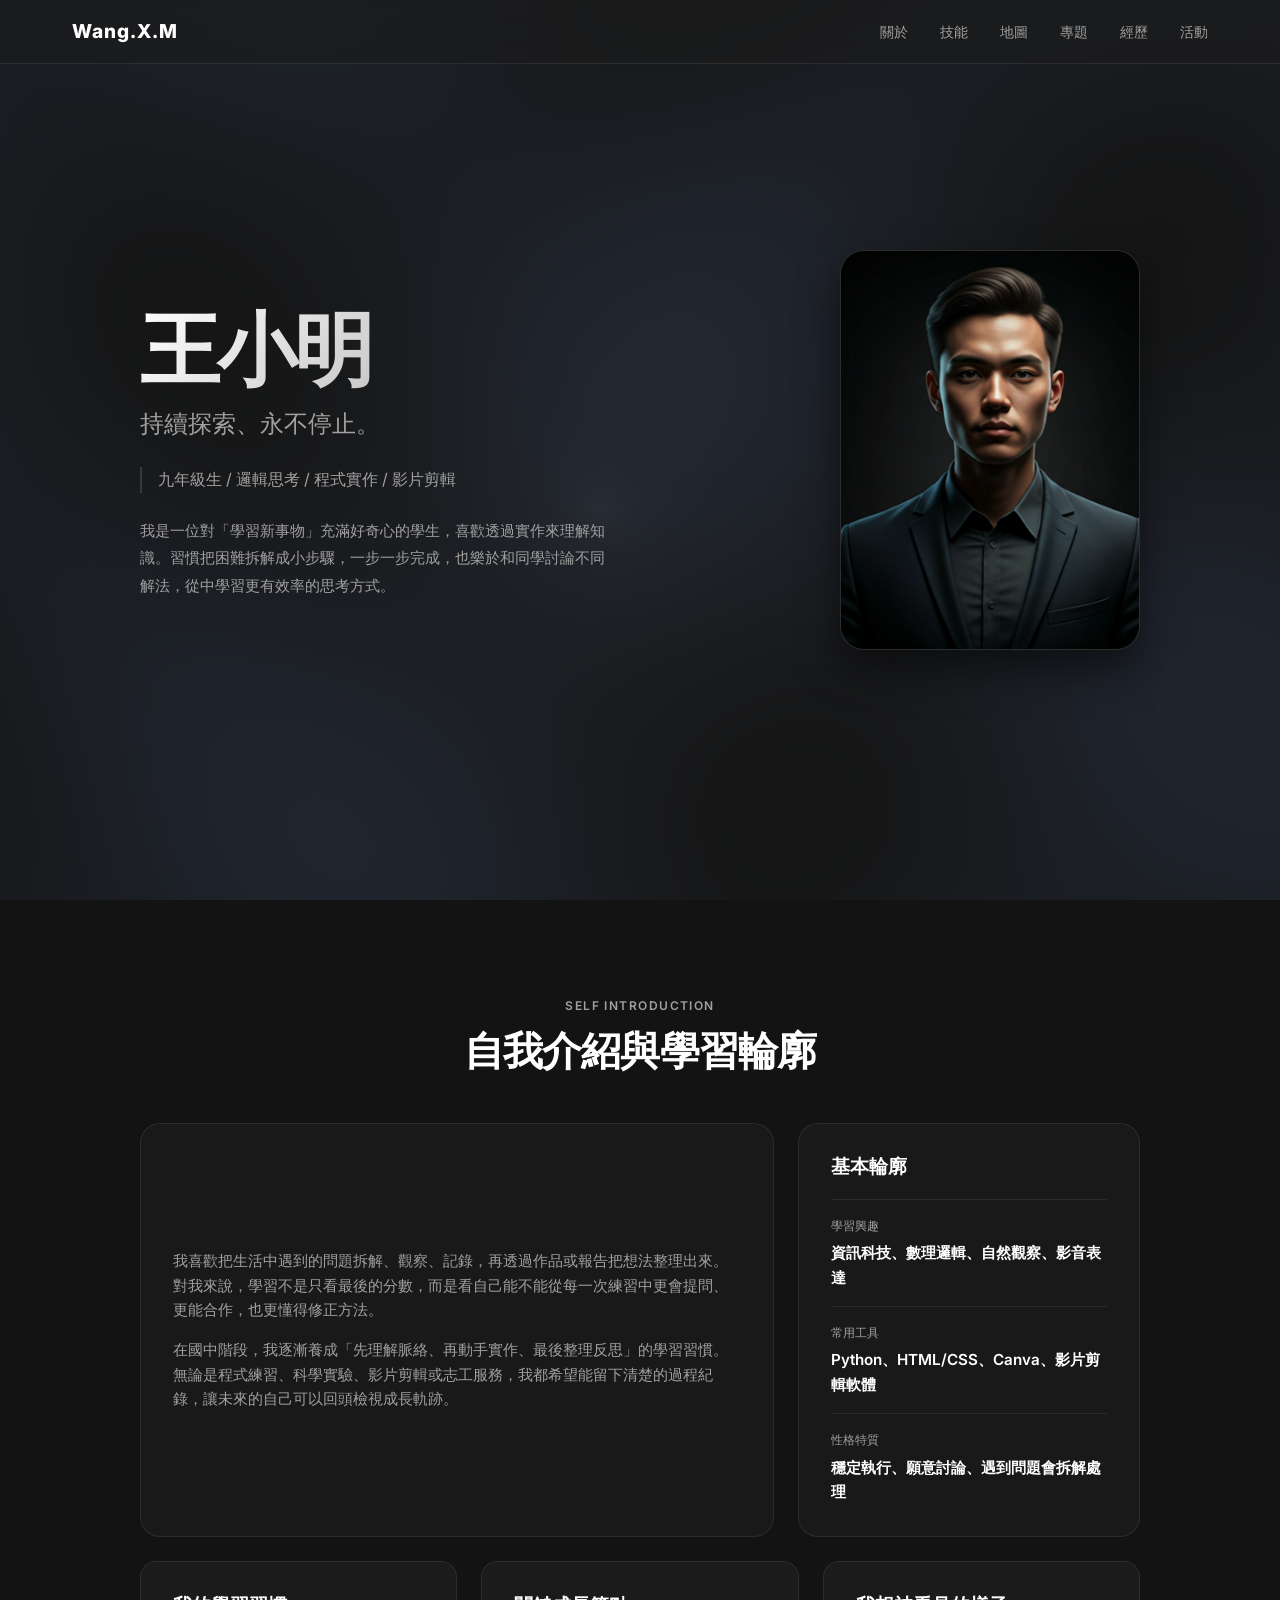
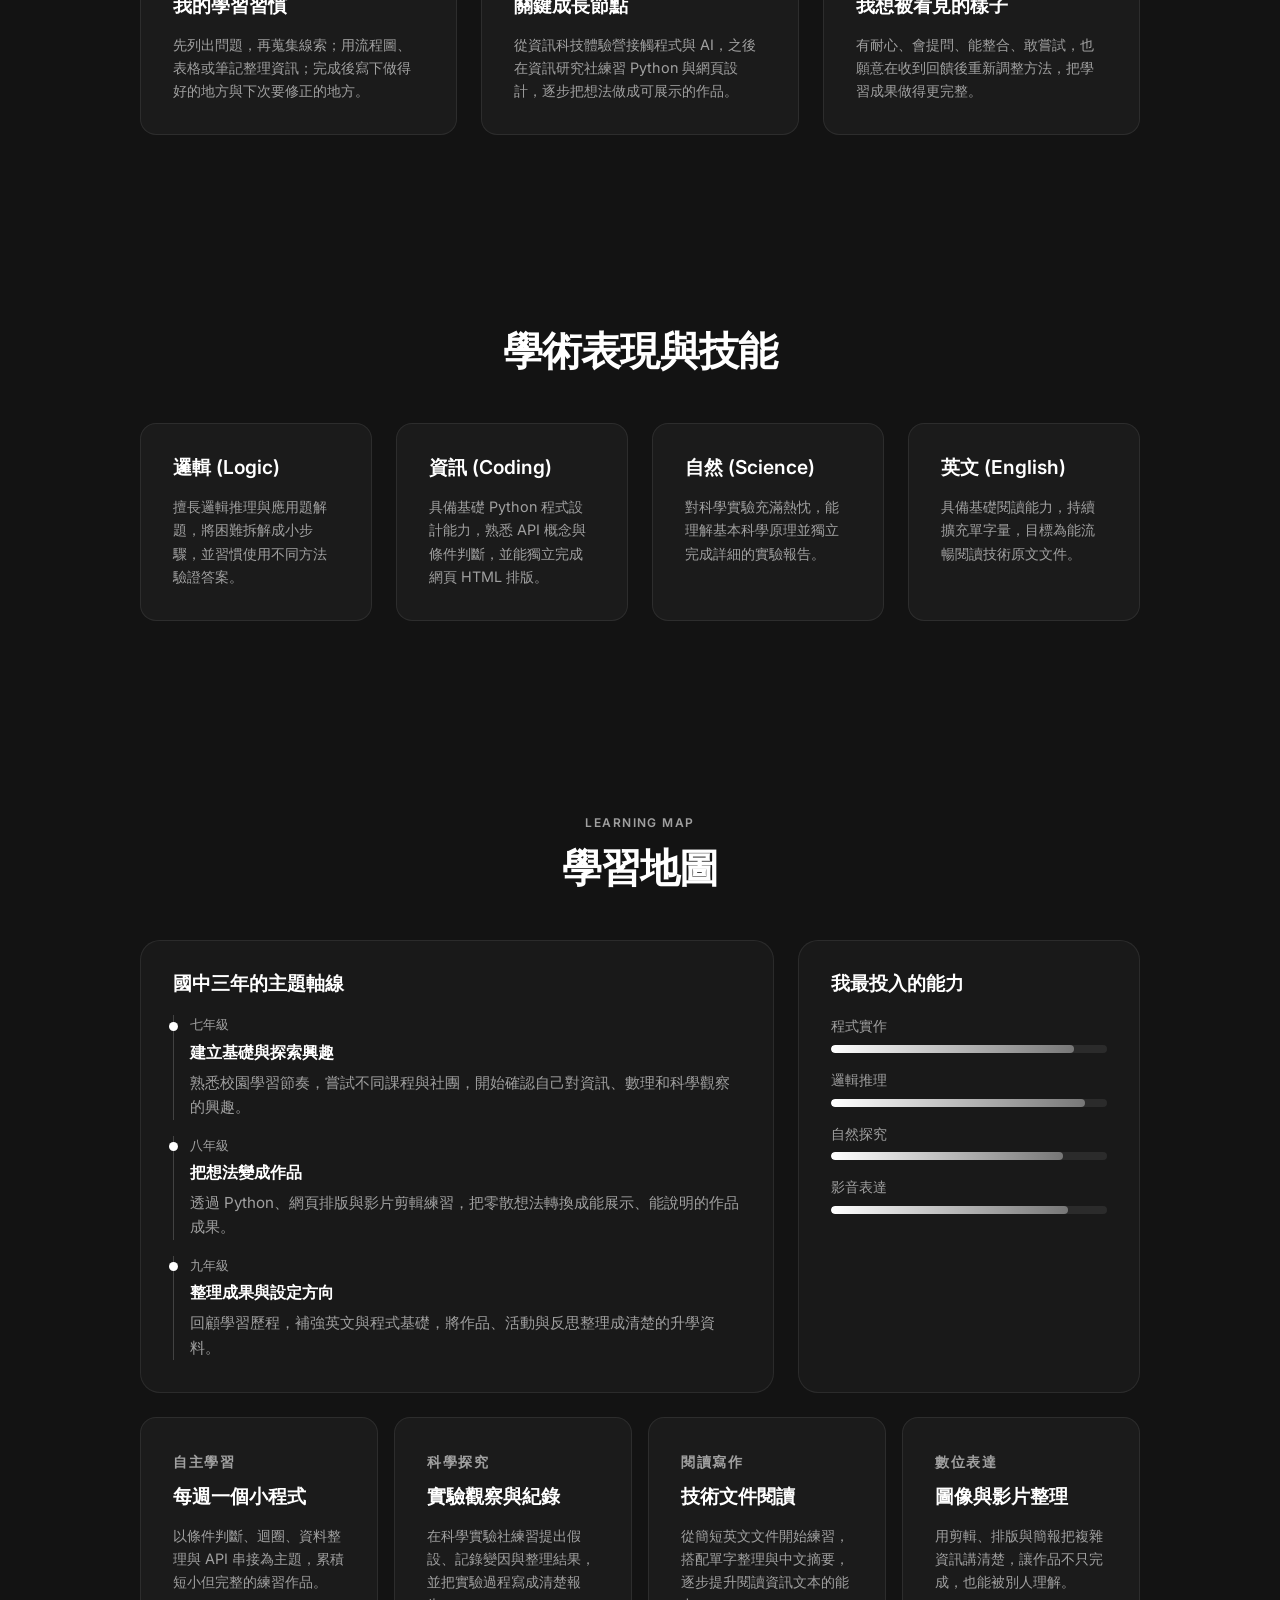
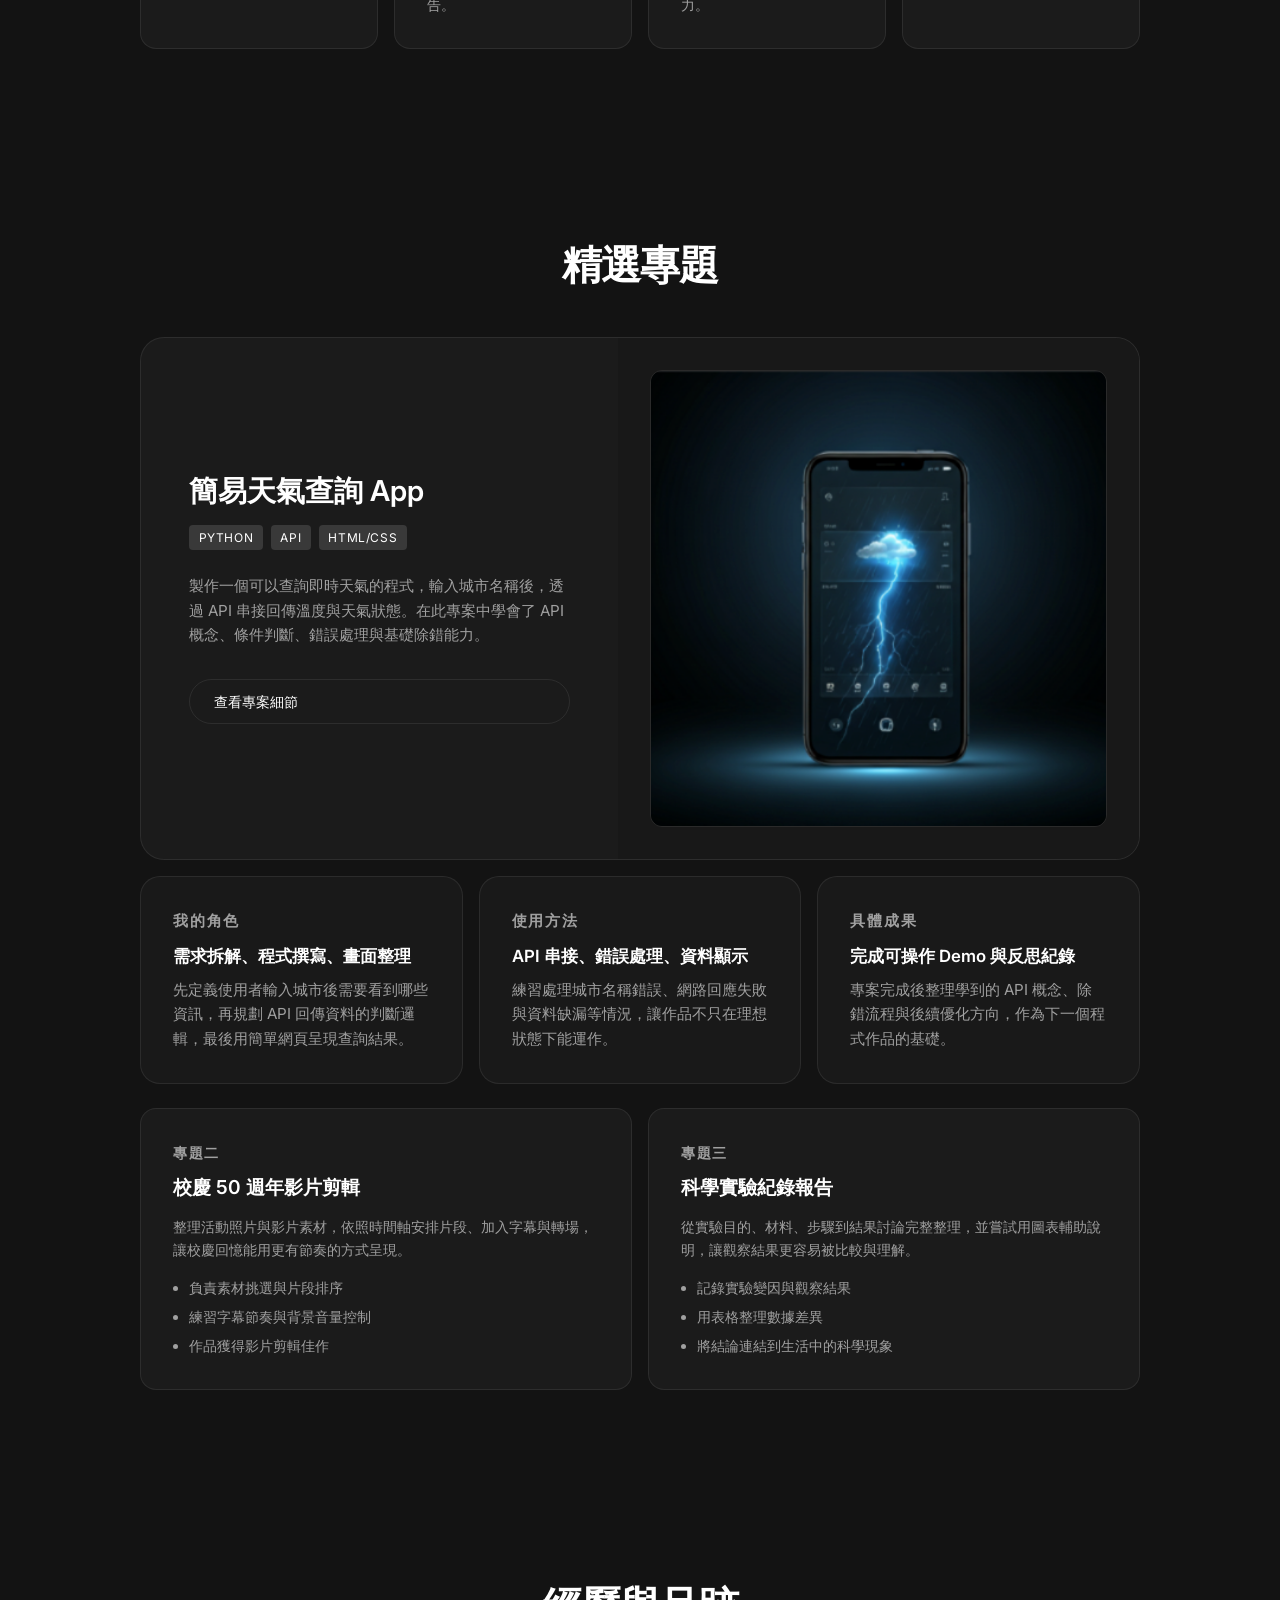
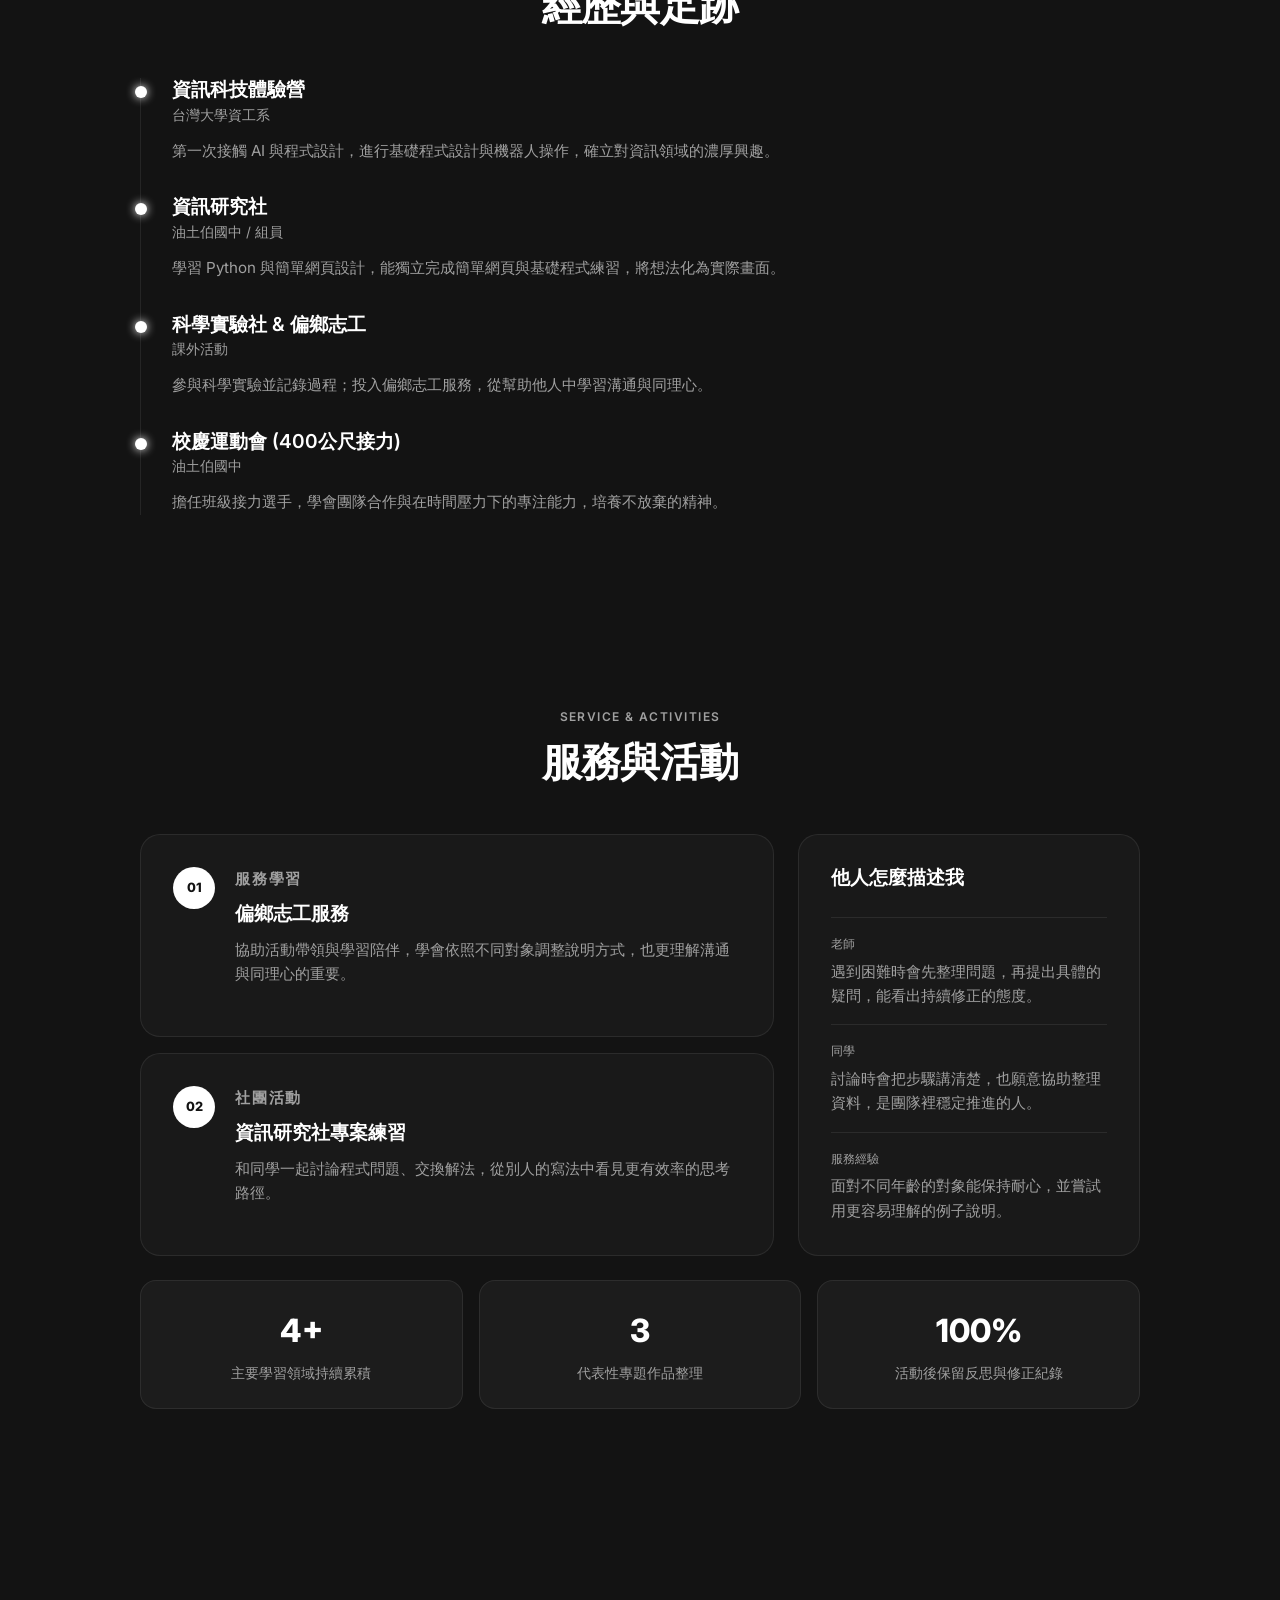
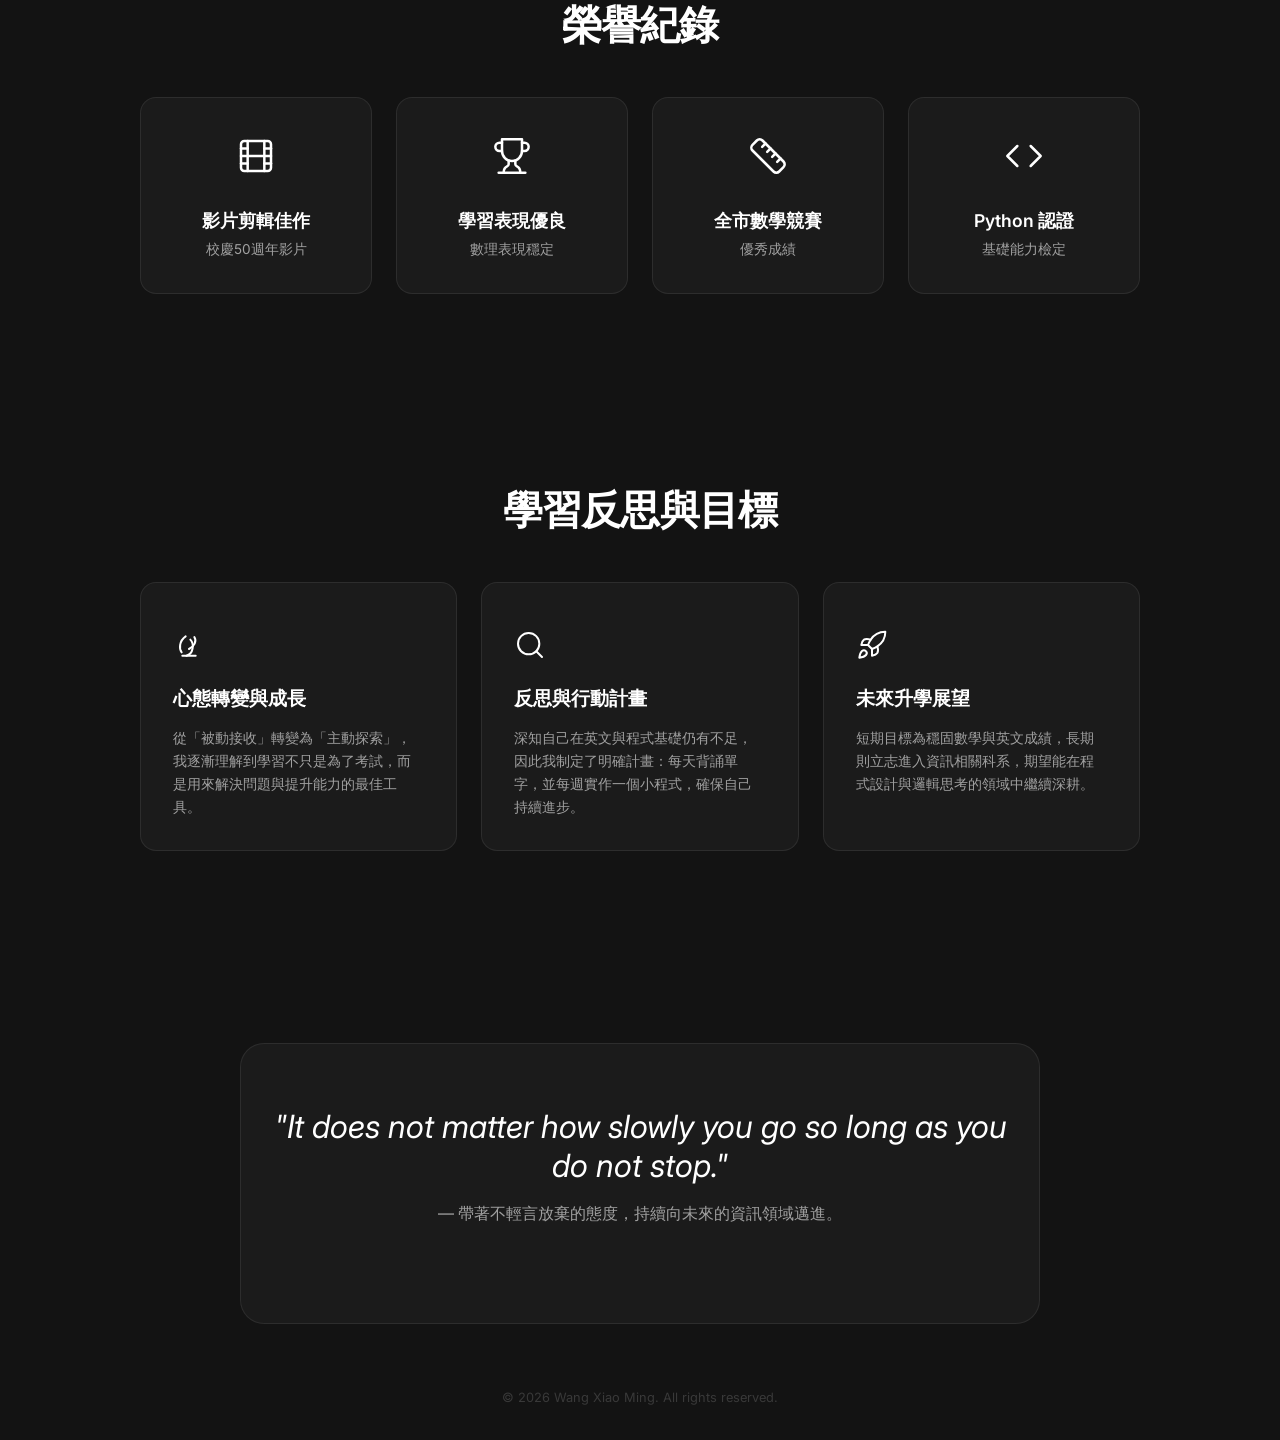
==== index.html @ 62bbef6a "init commit init" ====
<!DOCTYPE html>
<html lang="zh-TW">
<head>
  <meta charset="UTF-8">
  <meta name="viewport" content="width=device-width, initial-scale=1.0">
  <title>王小明 | 個人學習履歷</title>
  <meta name="description" content="王小明的個人學習履歷與作品集，展示程式設計與多媒體剪輯的學習成果。">
  <link rel="preconnect" href="https://fonts.googleapis.com">
  <link rel="preconnect" href="https://fonts.gstatic.com" crossorigin>
  <link href="https://fonts.googleapis.com/css2?family=Inter:wght@300;400;600;800&display=swap" rel="stylesheet">
  <link rel="stylesheet" href="./style.css">
</head>
<body>
  <!-- WebGL Background Canvas -->
  <canvas id="bg-canvas"></canvas>

  <!-- Navigation -->
  <nav class="navbar">
    <div class="nav-container">
      <div class="nav-logo">Wang.X.M</div>
      <div class="nav-links">
        <a href="#about">關於</a>
        <a href="#skills">技能</a>
        <a href="#journey">地圖</a>
        <a href="#projects">專題</a>
        <a href="#experience">經歷</a>
        <a href="#service">活動</a>
      </div>
    </div>
  </nav>

  <!-- Hero Section -->
  <header class="hero" id="home">
    <div class="hero-content scroll-reveal">
      <div class="hero-text">
        <h1 class="title">王小明</h1>
        <p class="subtitle">持續探索、永不停止。</p>
        <p class="intro">九年級生 / 邏輯思考 / 程式實作 / 影片剪輯</p>
        <p class="bio" style="margin-top: 1.5rem; color: var(--text-secondary); font-size: 0.95rem; line-height: 1.8;">
          我是一位對「學習新事物」充滿好奇心的學生，喜歡透過實作來理解知識。習慣把困難拆解成小步驟，一步一步完成，也樂於和同學討論不同解法，從中學習更有效率的思考方式。
        </p>
      </div>
      <div class="hero-image-wrapper">
        <img class="hero-image" src="./images/大頭照.png" alt="王小明大頭照" />
      </div>
    </div>
  </header>

  <main>
    <!-- About Snapshot -->
    <section class="section" id="about">
      <div class="section-container">
        <div class="section-heading scroll-reveal">
          <p class="section-kicker">Self Introduction</p>
          <h2 class="section-title">自我介紹與學習輪廓</h2>
        </div>
        <div class="about-layout">
          <article class="statement-panel scroll-reveal">
            <p>
              我喜歡把生活中遇到的問題拆解、觀察、記錄，再透過作品或報告把想法整理出來。對我來說，學習不是只看最後的分數，而是看自己能不能從每一次練習中更會提問、更能合作，也更懂得修正方法。
            </p>
            <p>
              在國中階段，我逐漸養成「先理解脈絡、再動手實作、最後整理反思」的學習習慣。無論是程式練習、科學實驗、影片剪輯或志工服務，我都希望能留下清楚的過程紀錄，讓未來的自己可以回頭檢視成長軌跡。
            </p>
          </article>
          <aside class="profile-panel scroll-reveal">
            <h3>基本輪廓</h3>
            <ul class="detail-list">
              <li><span>學習興趣</span><strong>資訊科技、數理邏輯、自然觀察、影音表達</strong></li>
              <li><span>常用工具</span><strong>Python、HTML/CSS、Canva、影片剪輯軟體</strong></li>
              <li><span>性格特質</span><strong>穩定執行、願意討論、遇到問題會拆解處理</strong></li>
            </ul>
          </aside>
        </div>

        <div class="cards-grid compact-grid">
          <div class="card scroll-reveal">
            <h3>我的學習習慣</h3>
            <p>先列出問題，再蒐集線索；用流程圖、表格或筆記整理資訊；完成後寫下做得好的地方與下次要修正的地方。</p>
          </div>
          <div class="card scroll-reveal">
            <h3>關鍵成長節點</h3>
            <p>從資訊科技體驗營接觸程式與 AI，之後在資訊研究社練習 Python 與網頁設計，逐步把想法做成可展示的作品。</p>
          </div>
          <div class="card scroll-reveal">
            <h3>我想被看見的樣子</h3>
            <p>有耐心、會提問、能整合、敢嘗試，也願意在收到回饋後重新調整方法，把學習成果做得更完整。</p>
          </div>
        </div>
      </div>
    </section>

    <!-- Learning Outcomes & Skills -->
    <section class="section" id="skills">
      <div class="section-container">
        <h2 class="section-title scroll-reveal">學術表現與技能</h2>
        <div class="cards-grid">
          <div class="card scroll-reveal">
            <h3>邏輯 (Logic)</h3>
            <p>擅長邏輯推理與應用題解題，將困難拆解成小步驟，並習慣使用不同方法驗證答案。</p>
          </div>
          <div class="card scroll-reveal">
            <h3>資訊 (Coding)</h3>
            <p>具備基礎 Python 程式設計能力，熟悉 API 概念與條件判斷，並能獨立完成網頁 HTML 排版。</p>
          </div>
          <div class="card scroll-reveal">
            <h3>自然 (Science)</h3>
            <p>對科學實驗充滿熱忱，能理解基本科學原理並獨立完成詳細的實驗報告。</p>
          </div>
          <div class="card scroll-reveal">
            <h3>英文 (English)</h3>
            <p>具備基礎閱讀能力，持續擴充單字量，目標為能流暢閱讀技術原文文件。</p>
          </div>
        </div>
      </div>
    </section>

    <!-- Learning Map -->
    <section class="section" id="journey">
      <div class="section-container">
        <div class="section-heading scroll-reveal">
          <p class="section-kicker">Learning Map</p>
          <h2 class="section-title">學習地圖</h2>
        </div>
        <div class="learning-map">
          <article class="map-panel scroll-reveal">
            <h3>國中三年的主題軸線</h3>
            <div class="journey-track">
              <div class="journey-stop">
                <span>七年級</span>
                <strong>建立基礎與探索興趣</strong>
                <p>熟悉校園學習節奏，嘗試不同課程與社團，開始確認自己對資訊、數理和科學觀察的興趣。</p>
              </div>
              <div class="journey-stop">
                <span>八年級</span>
                <strong>把想法變成作品</strong>
                <p>透過 Python、網頁排版與影片剪輯練習，把零散想法轉換成能展示、能說明的作品成果。</p>
              </div>
              <div class="journey-stop">
                <span>九年級</span>
                <strong>整理成果與設定方向</strong>
                <p>回顧學習歷程，補強英文與程式基礎，將作品、活動與反思整理成清楚的升學資料。</p>
              </div>
            </div>
          </article>
          <aside class="progress-panel scroll-reveal">
            <h3>我最投入的能力</h3>
            <div class="subject-bars">
              <div class="subject-row">
                <span>程式實作</span>
                <div class="bar"><i style="width: 88%"></i></div>
              </div>
              <div class="subject-row">
                <span>邏輯推理</span>
                <div class="bar"><i style="width: 92%"></i></div>
              </div>
              <div class="subject-row">
                <span>自然探究</span>
                <div class="bar"><i style="width: 84%"></i></div>
              </div>
              <div class="subject-row">
                <span>影音表達</span>
                <div class="bar"><i style="width: 86%"></i></div>
              </div>
            </div>
          </aside>
        </div>

        <div class="course-grid">
          <article class="card scroll-reveal">
            <p class="eyebrow">自主學習</p>
            <h3>每週一個小程式</h3>
            <p>以條件判斷、迴圈、資料整理與 API 串接為主題，累積短小但完整的練習作品。</p>
          </article>
          <article class="card scroll-reveal">
            <p class="eyebrow">科學探究</p>
            <h3>實驗觀察與紀錄</h3>
            <p>在科學實驗社練習提出假設、記錄變因與整理結果，並把實驗過程寫成清楚報告。</p>
          </article>
          <article class="card scroll-reveal">
            <p class="eyebrow">閱讀寫作</p>
            <h3>技術文件閱讀</h3>
            <p>從簡短英文文件開始練習，搭配單字整理與中文摘要，逐步提升閱讀資訊文本的能力。</p>
          </article>
          <article class="card scroll-reveal">
            <p class="eyebrow">數位表達</p>
            <h3>圖像與影片整理</h3>
            <p>用剪輯、排版與簡報把複雜資訊講清楚，讓作品不只完成，也能被別人理解。</p>
          </article>
        </div>
      </div>
    </section>

    <!-- Featured Project -->
    <section class="section" id="projects">
      <div class="section-container">
        <h2 class="section-title scroll-reveal">精選專題</h2>
        <div class="project-showcase scroll-reveal">
          <div class="project-info">
            <h3 class="project-title">簡易天氣查詢 App</h3>
            <div class="tags">
              <span class="tag">Python</span>
              <span class="tag">API</span>
              <span class="tag">HTML/CSS</span>
            </div>
            <p class="project-desc">製作一個可以查詢即時天氣的程式，輸入城市名稱後，透過 API 串接回傳溫度與天氣狀態。在此專案中學會了 API 概念、條件判斷、錯誤處理與基礎除錯能力。</p>
            <a href="#" class="btn-secondary">查看專案細節</a>
          </div>
          <div class="project-preview">
            <img class="preview-box" src="./images/作品集.png" alt="作品集預覽" />
          </div>
        </div>
        <div class="project-details">
          <article class="detail-card scroll-reveal">
            <p class="eyebrow">我的角色</p>
            <h3>需求拆解、程式撰寫、畫面整理</h3>
            <p>先定義使用者輸入城市後需要看到哪些資訊，再規劃 API 回傳資料的判斷邏輯，最後用簡單網頁呈現查詢結果。</p>
          </article>
          <article class="detail-card scroll-reveal">
            <p class="eyebrow">使用方法</p>
            <h3>API 串接、錯誤處理、資料顯示</h3>
            <p>練習處理城市名稱錯誤、網路回應失敗與資料缺漏等情況，讓作品不只在理想狀態下能運作。</p>
          </article>
          <article class="detail-card scroll-reveal">
            <p class="eyebrow">具體成果</p>
            <h3>完成可操作 Demo 與反思紀錄</h3>
            <p>專案完成後整理學到的 API 概念、除錯流程與後續優化方向，作為下一個程式作品的基礎。</p>
          </article>
        </div>

        <div class="dual-projects">
          <article class="card scroll-reveal">
            <p class="eyebrow">專題二</p>
            <h3>校慶 50 週年影片剪輯</h3>
            <p>整理活動照片與影片素材，依照時間軸安排片段、加入字幕與轉場，讓校慶回憶能用更有節奏的方式呈現。</p>
            <ul class="bullet-list">
              <li>負責素材挑選與片段排序</li>
              <li>練習字幕節奏與背景音量控制</li>
              <li>作品獲得影片剪輯佳作</li>
            </ul>
          </article>
          <article class="card scroll-reveal">
            <p class="eyebrow">專題三</p>
            <h3>科學實驗紀錄報告</h3>
            <p>從實驗目的、材料、步驟到結果討論完整整理，並嘗試用圖表輔助說明，讓觀察結果更容易被比較與理解。</p>
            <ul class="bullet-list">
              <li>記錄實驗變因與觀察結果</li>
              <li>用表格整理數據差異</li>
              <li>將結論連結到生活中的科學現象</li>
            </ul>
          </article>
        </div>
      </div>
    </section>

    <!-- Experience Timeline -->
    <section class="section" id="experience">
      <div class="section-container">
        <h2 class="section-title scroll-reveal">經歷與足跡</h2>
        <div class="timeline">
          <div class="timeline-item scroll-reveal">
            <div class="timeline-dot"></div>
            <div class="timeline-content">
              <h3>資訊科技體驗營</h3>
              <span class="timeline-date">台灣大學資工系</span>
              <p>第一次接觸 AI 與程式設計，進行基礎程式設計與機器人操作，確立對資訊領域的濃厚興趣。</p>
            </div>
          </div>
          <div class="timeline-item scroll-reveal">
            <div class="timeline-dot"></div>
            <div class="timeline-content">
              <h3>資訊研究社</h3>
              <span class="timeline-date">油土伯國中 / 組員</span>
              <p>學習 Python 與簡單網頁設計，能獨立完成簡單網頁與基礎程式練習，將想法化為實際畫面。</p>
            </div>
          </div>
          <div class="timeline-item scroll-reveal">
            <div class="timeline-dot"></div>
            <div class="timeline-content">
              <h3>科學實驗社 & 偏鄉志工</h3>
              <span class="timeline-date">課外活動</span>
              <p>參與科學實驗並記錄過程；投入偏鄉志工服務，從幫助他人中學習溝通與同理心。</p>
            </div>
          </div>
          <div class="timeline-item scroll-reveal">
            <div class="timeline-dot"></div>
            <div class="timeline-content">
              <h3>校慶運動會 (400公尺接力)</h3>
              <span class="timeline-date">油土伯國中</span>
              <p>擔任班級接力選手，學會團隊合作與在時間壓力下的專注能力，培養不放棄的精神。</p>
            </div>
          </div>
        </div>
      </div>
    </section>

    <!-- Service & Activities -->
    <section class="section" id="service">
      <div class="section-container">
        <div class="section-heading scroll-reveal">
          <p class="section-kicker">Service & Activities</p>
          <h2 class="section-title">服務與活動</h2>
        </div>
        <div class="service-layout">
          <div class="activity-stack">
            <article class="activity-card scroll-reveal">
              <div class="activity-marker">01</div>
              <div>
                <p class="eyebrow">服務學習</p>
                <h3>偏鄉志工服務</h3>
                <p>協助活動帶領與學習陪伴，學會依照不同對象調整說明方式，也更理解溝通與同理心的重要。</p>
              </div>
            </article>
            <article class="activity-card scroll-reveal">
              <div class="activity-marker">02</div>
              <div>
                <p class="eyebrow">社團活動</p>
                <h3>資訊研究社專案練習</h3>
                <p>和同學一起討論程式問題、交換解法，從別人的寫法中看見更有效率的思考路徑。</p>
              </div>
            </article>
          </div>
          <aside class="memo-board scroll-reveal">
            <h3>他人怎麼描述我</h3>
            <div class="memo-item">
              <span>老師</span>
              <p>遇到困難時會先整理問題，再提出具體的疑問，能看出持續修正的態度。</p>
            </div>
            <div class="memo-item">
              <span>同學</span>
              <p>討論時會把步驟講清楚，也願意協助整理資料，是團隊裡穩定推進的人。</p>
            </div>
            <div class="memo-item">
              <span>服務經驗</span>
              <p>面對不同年齡的對象能保持耐心，並嘗試用更容易理解的例子說明。</p>
            </div>
          </aside>
        </div>
        <div class="impact-strip scroll-reveal">
          <div class="impact-card">
            <span>4+</span>
            <p>主要學習領域持續累積</p>
          </div>
          <div class="impact-card">
            <span>3</span>
            <p>代表性專題作品整理</p>
          </div>
          <div class="impact-card">
            <span>100%</span>
            <p>活動後保留反思與修正紀錄</p>
          </div>
        </div>
      </div>
    </section>

    <!-- Awards Grid -->
    <section class="section" id="awards">
      <div class="section-container">
        <h2 class="section-title scroll-reveal">榮譽紀錄</h2>
        <div class="badges-grid">
          <div class="badge scroll-reveal">
            <div class="badge-icon">
              <svg xmlns="http://www.w3.org/2000/svg" width="40" height="40" viewBox="0 0 24 24" fill="none" stroke="currentColor" stroke-width="1.5" stroke-linecap="round" stroke-linejoin="round"><rect width="18" height="18" x="3" y="3" rx="2"/><path d="M7 3v18"/><path d="M3 7.5h4"/><path d="M3 12h18"/><path d="M3 16.5h4"/><path d="M17 3v18"/><path d="M17 7.5h4"/><path d="M17 16.5h4"/></svg>
            </div>
            <h4>影片剪輯佳作</h4>
            <p>校慶50週年影片</p>
          </div>
          <div class="badge scroll-reveal">
            <div class="badge-icon">
              <svg xmlns="http://www.w3.org/2000/svg" width="40" height="40" viewBox="0 0 24 24" fill="none" stroke="currentColor" stroke-width="1.5" stroke-linecap="round" stroke-linejoin="round"><path d="M6 9H4.5a2.5 2.5 0 0 1 0-5H6"/><path d="M18 9h1.5a2.5 2.5 0 0 0 0-5H18"/><path d="M4 22h16"/><path d="M10 14.66V17c0 .55-.47.98-.97 1.21C7.85 18.75 7 20.24 7 22"/><path d="M14 14.66V17c0 .55.47.98.97 1.21C16.15 18.75 17 20.24 17 22"/><path d="M18 2H6v7a6 6 0 0 0 12 0V2Z"/></svg>
            </div>
            <h4>學習表現優良</h4>
            <p>數理表現穩定</p>
          </div>
          <div class="badge scroll-reveal">
            <div class="badge-icon">
              <svg xmlns="http://www.w3.org/2000/svg" width="40" height="40" viewBox="0 0 24 24" fill="none" stroke="currentColor" stroke-width="1.5" stroke-linecap="round" stroke-linejoin="round"><path d="M21.3 15.3a2.4 2.4 0 0 1 0 3.4l-2.6 2.6a2.4 2.4 0 0 1-3.4 0L2.7 8.7a2.41 2.41 0 0 1 0-3.4l2.6-2.6a2.41 2.41 0 0 1 3.4 0Z"/><path d="m14.5 12.5 2-2"/><path d="m11.5 9.5 2-2"/><path d="m8.5 6.5 2-2"/><path d="m17.5 15.5 2-2"/></svg>
            </div>
            <h4>全市數學競賽</h4>
            <p>優秀成績</p>
          </div>
          <div class="badge scroll-reveal">
            <div class="badge-icon">
              <svg xmlns="http://www.w3.org/2000/svg" width="40" height="40" viewBox="0 0 24 24" fill="none" stroke="currentColor" stroke-width="1.5" stroke-linecap="round" stroke-linejoin="round"><polyline points="16 18 22 12 16 6"/><polyline points="8 6 2 12 8 18"/></svg>
            </div>
            <h4>Python 認證</h4>
            <p>基礎能力檢定</p>
          </div>
        </div>
      </div>
    </section>

    <!-- Reflection & Goals -->
    <section class="section" id="reflection">
      <div class="section-container">
        <h2 class="section-title scroll-reveal">學習反思與目標</h2>
        <div class="cards-grid">
          <div class="card scroll-reveal">
            <div class="badge-icon" style="margin-bottom: 0.5rem; color: var(--text-primary);">
              <svg xmlns="http://www.w3.org/2000/svg" width="32" height="32" viewBox="0 0 24 24" fill="none" stroke="currentColor" stroke-width="1.5" stroke-linecap="round" stroke-linejoin="round"><path d="M7 20h10"/><path d="M10 20c5.5-1.25 6-9 3-12"/><path d="M9.5 5.5c-5 3.5-5 9.5-3 12"/><path d="M12 15c4-2 6-6 4-9"/></svg>
            </div>
            <h3>心態轉變與成長</h3>
            <p>從「被動接收」轉變為「主動探索」，我逐漸理解到學習不只是為了考試，而是用來解決問題與提升能力的最佳工具。</p>
          </div>
          <div class="card scroll-reveal">
            <div class="badge-icon" style="margin-bottom: 0.5rem; color: var(--text-primary);">
              <svg xmlns="http://www.w3.org/2000/svg" width="32" height="32" viewBox="0 0 24 24" fill="none" stroke="currentColor" stroke-width="1.5" stroke-linecap="round" stroke-linejoin="round"><circle cx="11" cy="11" r="8"/><path d="m21 21-4.3-4.3"/></svg>
            </div>
            <h3>反思與行動計畫</h3>
            <p>深知自己在英文與程式基礎仍有不足，因此我制定了明確計畫：每天背誦單字，並每週實作一個小程式，確保自己持續進步。</p>
          </div>
          <div class="card scroll-reveal">
            <div class="badge-icon" style="margin-bottom: 0.5rem; color: var(--text-primary);">
              <svg xmlns="http://www.w3.org/2000/svg" width="32" height="32" viewBox="0 0 24 24" fill="none" stroke="currentColor" stroke-width="1.5" stroke-linecap="round" stroke-linejoin="round"><path d="M4.5 16.5c-1.5 1.26-2 5-2 5s3.74-.5 5-2c.71-.84.7-2.13-.09-2.91a2.18 2.18 0 0 0-2.91-.09z"/><path d="m12 15-3-3a22 22 0 0 1 2-3.95A12.88 12.88 0 0 1 22 2c0 2.72-.78 7.5-6 11a22.35 22.35 0 0 1-4 2z"/><path d="M9 12H4s.55-3.03 2-4c1.62-1.08 5 0 5 0"/><path d="M12 15v5s3.03-.55 4-2c1.08-1.62 0-5 0-5"/></svg>
            </div>
            <h3>未來升學展望</h3>
            <p>短期目標為穩固數學與英文成績，長期則立志進入資訊相關科系，期望能在程式設計與邏輯思考的領域中繼續深耕。</p>
          </div>
        </div>
      </div>
    </section>
  </main>

  <!-- Footer CTA -->
  <footer class="footer" id="contact">
    <div class="footer-container scroll-reveal">
      <h2>"It does not matter how slowly you go so long as you do not stop."</h2>
      <p style="margin-top: 1rem; color: var(--text-secondary);">— 帶著不輕言放棄的態度，持續向未來的資訊領域邁進。</p>
    </div>
    <div class="footer-bottom">
      <p>&copy; 2026 Wang Xiao Ming. All rights reserved.</p>
    </div>
  </footer>

  <script src="./script.js"></script>
</body>
</html>
---- style.css ----
/* CSS Variables - Design System (Obsidian Noir) */
:root {
  --bg-color: #131313;
  --container-color: #1b1b1b;
  --text-primary: #ffffff;
  --text-secondary: #a0a0a0;
  --accent-color: #393939;
  --highlight-color: #ffffff;
  --font-family: 'Inter', -apple-system, BlinkMacSystemFont, "Segoe UI", Roboto, Helvetica, Arial, sans-serif;
  --glass-bg: rgba(27, 27, 27, 0.6);
  --glass-border: rgba(255, 255, 255, 0.08);
}

/* Reset & Basics */
* {
  margin: 0;
  padding: 0;
  box-sizing: border-box;
}

html {
  scroll-behavior: smooth;
}

body {
  font-family: var(--font-family);
  background-color: var(--bg-color);
  color: var(--text-primary);
  line-height: 1.6;
  overflow-x: hidden;
}

/* WebGL Background Canvas */
#bg-canvas {
  position: fixed;
  top: 0;
  left: 0;
  width: 100vw;
  height: 100vh;
  z-index: -1;
  pointer-events: none;
}

/* Typography */
h1, h2, h3, h4 {
  font-weight: 600;
  line-height: 1.2;
}

a {
  color: inherit;
  text-decoration: none;
}

/* Navigation - Glassmorphism */
.navbar {
  position: fixed;
  top: 0;
  width: 100%;
  z-index: 100;
  background: var(--glass-bg);
  backdrop-filter: blur(12px);
  -webkit-backdrop-filter: blur(12px);
  border-bottom: 1px solid var(--glass-border);
}

.nav-container {
  display: flex;
  justify-content: space-between;
  align-items: center;
  max-width: 1200px;
  margin: 0 auto;
  padding: 1rem 2rem;
}

.nav-logo {
  font-weight: 800;
  font-size: 1.2rem;
  letter-spacing: 1px;
}

.nav-links {
  display: flex;
  gap: 2rem;
  margin-left: auto;
}

.nav-links a {
  font-size: 0.9rem;
  color: var(--text-secondary);
  transition: color 0.3s ease;
}

.nav-links a:hover {
  color: var(--text-primary);
}

/* Buttons */
.btn-primary {
  background: var(--highlight-color);
  color: var(--bg-color);
  padding: 0.6rem 1.5rem;
  border-radius: 999px;
  font-weight: 600;
  font-size: 0.9rem;
  transition: transform 0.2s ease, opacity 0.2s ease;
}

.btn-primary:hover {
  opacity: 0.9;
  transform: scale(1.05);
}

.btn-secondary {
  display: inline-block;
  background: transparent;
  color: var(--text-primary);
  border: 1px solid var(--glass-border);
  padding: 0.6rem 1.5rem;
  border-radius: 999px;
  font-weight: 400;
  font-size: 0.9rem;
  transition: background 0.3s ease;
}

.btn-secondary:hover {
  background: var(--accent-color);
}

/* Layout Utilities */
.section {
  padding: 6rem 2rem;
}

.section-container {
  max-width: 1000px;
  margin: 0 auto;
}

.section-title {
  font-size: 2.5rem;
  margin-bottom: 3rem;
  text-align: center;
  letter-spacing: -0.02em;
}

.section-heading {
  text-align: center;
  margin-bottom: 3rem;
}

.section-heading .section-title {
  margin-bottom: 0;
}

.section-kicker,
.eyebrow {
  color: var(--text-secondary);
  font-size: 0.75rem;
  font-weight: 600;
  letter-spacing: 0.12em;
  margin-bottom: 0.75rem;
  text-transform: uppercase;
}

.eyebrow {
  color: rgba(255, 255, 255, 0.55);
}

/* Hero Section */
.hero {
  height: 100vh;
  display: flex;
  align-items: center;
  justify-content: center;
  padding: 0 2rem;
}

.hero-content {
  display: flex;
  align-items: center;
  justify-content: space-between;
  max-width: 1000px;
  width: 100%;
  gap: 4rem;
}

.hero-text {
  flex: 1;
}

.hero .title {
  font-size: 5rem;
  letter-spacing: -0.04em;
  margin-bottom: 0.5rem;
  background: linear-gradient(135deg, #ffffff 0%, #a0a0a0 100%);
  -webkit-background-clip: text;
  -webkit-text-fill-color: transparent;
}

.hero .subtitle {
  font-size: 1.5rem;
  color: var(--text-secondary);
  margin-bottom: 1.5rem;
}

.hero .intro {
  font-size: 1rem;
  color: var(--text-secondary);
  border-left: 2px solid var(--accent-color);
  padding-left: 1rem;
}

.hero-image-wrapper {
  flex: 1;
  display: flex;
  justify-content: flex-end;
}

.hero-image {
  width: 300px;
  height: 400px;
  background: var(--container-color);
  border: 1px solid var(--glass-border);
  border-radius: 24px;
  display: flex;
  align-items: center;
  justify-content: center;
  font-size: 2rem;
  color: var(--accent-color);
  box-shadow: 0 20px 40px rgba(0,0,0,0.5);
  position: relative;
  overflow: hidden;
  object-fit: cover;
}

.hero-image::after {
  content: '';
  position: absolute;
  top: 0; left: 0; right: 0; bottom: 0;
  background: linear-gradient(45deg, transparent, rgba(255,255,255,0.05), transparent);
}

/* Cards Grid (Skills) */
.cards-grid {
  display: grid;
  grid-template-columns: repeat(auto-fit, minmax(220px, 1fr));
  gap: 1.5rem;
}

.card {
  background: var(--container-color);
  border: 1px solid var(--glass-border);
  border-radius: 16px;
  padding: 2rem;
  transition: transform 0.3s ease, border-color 0.3s ease;
}

.card:hover {
  transform: translateY(-5px);
  border-color: rgba(255, 255, 255, 0.2);
}

.card h3 {
  font-size: 1.2rem;
  margin-bottom: 1rem;
}

.card p {
  font-size: 0.9rem;
  color: var(--text-secondary);
}

.compact-grid {
  margin-top: 1.5rem;
}

/* About */
.about-layout,
.learning-map,
.service-layout {
  display: grid;
  grid-template-columns: minmax(0, 1.3fr) minmax(280px, 0.7fr);
  gap: 1.5rem;
  align-items: stretch;
}

.statement-panel,
.profile-panel,
.map-panel,
.progress-panel,
.detail-card,
.activity-card,
.memo-board {
  background: rgba(27, 27, 27, 0.86);
  border: 1px solid var(--glass-border);
  border-radius: 20px;
  padding: 2rem;
}

.statement-panel {
  display: flex;
  flex-direction: column;
  gap: 1rem;
  justify-content: center;
}

.statement-panel p,
.profile-panel p,
.map-panel p,
.progress-panel p,
.detail-card p,
.activity-card p,
.memo-board p {
  color: var(--text-secondary);
  font-size: 0.95rem;
}

.profile-panel h3,
.map-panel h3,
.progress-panel h3,
.memo-board h3 {
  margin-bottom: 1.25rem;
}

.detail-list {
  display: flex;
  flex-direction: column;
  gap: 1rem;
  list-style: none;
}

.detail-list li {
  border-top: 1px solid var(--glass-border);
  padding-top: 1rem;
}

.detail-list span,
.memo-item span {
  display: block;
  color: var(--text-secondary);
  font-size: 0.78rem;
  margin-bottom: 0.35rem;
}

.detail-list strong {
  display: block;
  color: var(--text-primary);
  font-size: 0.95rem;
  font-weight: 600;
}

/* Learning Map */
.journey-track {
  display: grid;
  gap: 1rem;
}

.journey-stop {
  border-left: 1px solid rgba(255, 255, 255, 0.18);
  padding-left: 1rem;
  position: relative;
}

.journey-stop::before {
  content: '';
  position: absolute;
  left: -5px;
  top: 0.4rem;
  width: 9px;
  height: 9px;
  border-radius: 999px;
  background: var(--highlight-color);
}

.journey-stop span {
  color: var(--text-secondary);
  display: block;
  font-size: 0.8rem;
  margin-bottom: 0.25rem;
}

.journey-stop strong {
  display: block;
  margin-bottom: 0.35rem;
}

.subject-bars {
  display: flex;
  flex-direction: column;
  gap: 1rem;
}

.subject-row {
  display: grid;
  gap: 0.45rem;
}

.subject-row span {
  color: var(--text-secondary);
  font-size: 0.88rem;
}

.bar {
  background: rgba(255, 255, 255, 0.08);
  border-radius: 999px;
  height: 8px;
  overflow: hidden;
}

.bar i {
  background: linear-gradient(90deg, #ffffff, #777777);
  border-radius: inherit;
  display: block;
  height: 100%;
}

.course-grid {
  display: grid;
  grid-template-columns: repeat(4, minmax(0, 1fr));
  gap: 1rem;
  margin-top: 1.5rem;
}

/* Featured Project */
.project-showcase {
  display: flex;
  background: var(--container-color);
  border: 1px solid var(--glass-border);
  border-radius: 24px;
  overflow: hidden;
}

.project-info {
  flex: 1;
  padding: 3rem;
  display: flex;
  flex-direction: column;
  justify-content: center;
}

.project-title {
  font-size: 1.8rem;
  margin-bottom: 1rem;
}

.tags {
  display: flex;
  gap: 0.5rem;
  margin-bottom: 1.5rem;
}

.tag {
  font-size: 0.75rem;
  background: var(--accent-color);
  padding: 0.2rem 0.6rem;
  border-radius: 4px;
  text-transform: uppercase;
  letter-spacing: 0.05em;
}

.project-desc {
  font-size: 0.95rem;
  color: var(--text-secondary);
  margin-bottom: 2rem;
}

.project-preview {
  flex: 1.2;
  background: #181818;
  display: flex;
  align-items: center;
  justify-content: center;
  padding: 2rem;
}

.preview-box {
  width: 100%;
  height: 100%;
  min-height: 300px;
  border-radius: 12px;
  border: 1px solid var(--glass-border);
  display: block;
  object-fit: cover;
}

.project-details,
.dual-projects {
  display: grid;
  gap: 1rem;
  margin-top: 1rem;
}

.project-details {
  grid-template-columns: repeat(3, minmax(0, 1fr));
}

.detail-card h3 {
  font-size: 1.05rem;
  margin-bottom: 0.75rem;
}

.dual-projects {
  grid-template-columns: repeat(2, minmax(0, 1fr));
  margin-top: 1.5rem;
}

.bullet-list {
  color: var(--text-secondary);
  display: grid;
  font-size: 0.88rem;
  gap: 0.4rem;
  margin-top: 1rem;
  padding-left: 1rem;
}

/* Service */
.activity-stack {
  display: grid;
  gap: 1rem;
}

.activity-card {
  display: grid;
  grid-template-columns: auto 1fr;
  gap: 1.25rem;
}

.activity-marker {
  align-items: center;
  background: var(--highlight-color);
  border-radius: 999px;
  color: var(--bg-color);
  display: flex;
  font-size: 0.8rem;
  font-weight: 800;
  height: 42px;
  justify-content: center;
  width: 42px;
}

.activity-card h3,
.memo-board h3 {
  margin-bottom: 0.75rem;
}

.memo-board {
  display: grid;
  gap: 1rem;
}

.memo-item {
  border-top: 1px solid var(--glass-border);
  padding-top: 1rem;
}

.impact-strip {
  display: grid;
  grid-template-columns: repeat(3, minmax(0, 1fr));
  gap: 1rem;
  margin-top: 1.5rem;
}

.impact-card {
  background: rgba(255, 255, 255, 0.04);
  border: 1px solid var(--glass-border);
  border-radius: 16px;
  padding: 1.5rem;
  text-align: center;
}

.impact-card span {
  display: block;
  font-size: 2rem;
  font-weight: 800;
  margin-bottom: 0.35rem;
}

.impact-card p {
  color: var(--text-secondary);
  font-size: 0.88rem;
}

/* Timeline (Experience) */
.timeline {
  display: flex;
  flex-direction: column;
  gap: 2rem;
  position: relative;
  padding-left: 2rem;
}

.timeline::before {
  content: '';
  position: absolute;
  left: 0;
  top: 0;
  bottom: 0;
  width: 1px;
  background: var(--glass-border);
}

.timeline-item {
  position: relative;
}

.timeline-dot {
  position: absolute;
  left: -2.3rem;
  top: 0.5rem;
  width: 12px;
  height: 12px;
  border-radius: 50%;
  background: var(--highlight-color);
  box-shadow: 0 0 10px var(--highlight-color);
}

.timeline-content h3 {
  font-size: 1.2rem;
  margin-bottom: 0.2rem;
}

.timeline-date {
  display: block;
  font-size: 0.85rem;
  color: var(--text-secondary);
  margin-bottom: 0.8rem;
}

.timeline-content p {
  font-size: 0.95rem;
  color: var(--text-secondary);
}

/* Badges Grid (Awards) */
.badges-grid {
  display: grid;
  grid-template-columns: repeat(auto-fit, minmax(200px, 1fr));
  gap: 1.5rem;
}

.badge {
  background: var(--container-color);
  border: 1px solid var(--glass-border);
  border-radius: 16px;
  padding: 2rem;
  text-align: center;
  transition: background 0.3s ease;
}

.badge:hover {
  background: rgba(255,255,255,0.03);
}

.badge-icon {
  font-size: 2.5rem;
  margin-bottom: 1rem;
}

.badge h4 {
  font-size: 1.1rem;
  margin-bottom: 0.5rem;
}

.badge p {
  font-size: 0.85rem;
  color: var(--text-secondary);
}

/* Footer CTA */
.footer {
  padding: 6rem 2rem 2rem;
  text-align: center;
}

.footer-container {
  max-width: 800px;
  margin: 0 auto 4rem;
  background: var(--container-color);
  border: 1px solid var(--glass-border);
  padding: 4rem 2rem;
  border-radius: 24px;
}

.footer-container h2 {
  font-size: 2rem;
  margin-bottom: 1rem;
  font-style: italic;
  font-weight: 400;
}

.footer-container p {
  color: var(--text-secondary);
  margin-bottom: 2rem;
}

.footer-bottom {
  font-size: 0.8rem;
  color: var(--accent-color);
}

/* Responsive */
@media (max-width: 768px) {
  .hero-content {
    flex-direction: column;
    text-align: center;
    margin-top: 4rem;
  }
  
  .hero .intro {
    border-left: none;
    border-top: 2px solid var(--accent-color);
    padding-left: 0;
    padding-top: 1rem;
    display: inline-block;
  }
  
  .project-showcase {
    flex-direction: column;
  }

  .about-layout,
  .learning-map,
  .service-layout,
  .project-details,
  .dual-projects,
  .course-grid,
  .impact-strip {
    grid-template-columns: 1fr;
  }

  .section {
    padding: 4.5rem 1.25rem;
  }

  .section-title {
    font-size: 2rem;
  }

  .hero .title {
    font-size: 3.25rem;
  }

  .hero-image {
    height: 320px;
    width: min(100%, 260px);
  }
  
  .nav-links {
    display: none;
  }
}

/* --- Scroll-Driven Animations --- */

/* 1. Scroll Entry/Exit Effects (Fade in & Slide up) */
@media (prefers-reduced-motion: no-preference) {
  @supports ((animation-timeline: view()) and (animation-range: entry)) {
    @keyframes reveal {
      from {
        opacity: 0;
        transform: translateY(50px);
      }
      to {
        opacity: 1;
        transform: translateY(0);
      }
    }
    
    .scroll-reveal {
      animation: reveal auto linear both;
      animation-timeline: view();
      /* Apply animation from the time it enters the viewport until 15% is visible */
      animation-range: entry 5% cover 15%;
    }
  }
}

/* 2. Parallax Effect for Hero Image */
@media (prefers-reduced-motion: no-preference) {
  @supports ((animation-timeline: view()) and (animation-range: entry)) {
    @keyframes hero-parallax {
      to {
        transform: translateY(200px);
      }
    }
    
    /* Using scroll timeline attached to the nearest scroll container (window) */
    .hero-image-wrapper {
      animation: hero-parallax linear both;
      animation-timeline: scroll();
      animation-range: 0vh 100vh;
    }
  }
}
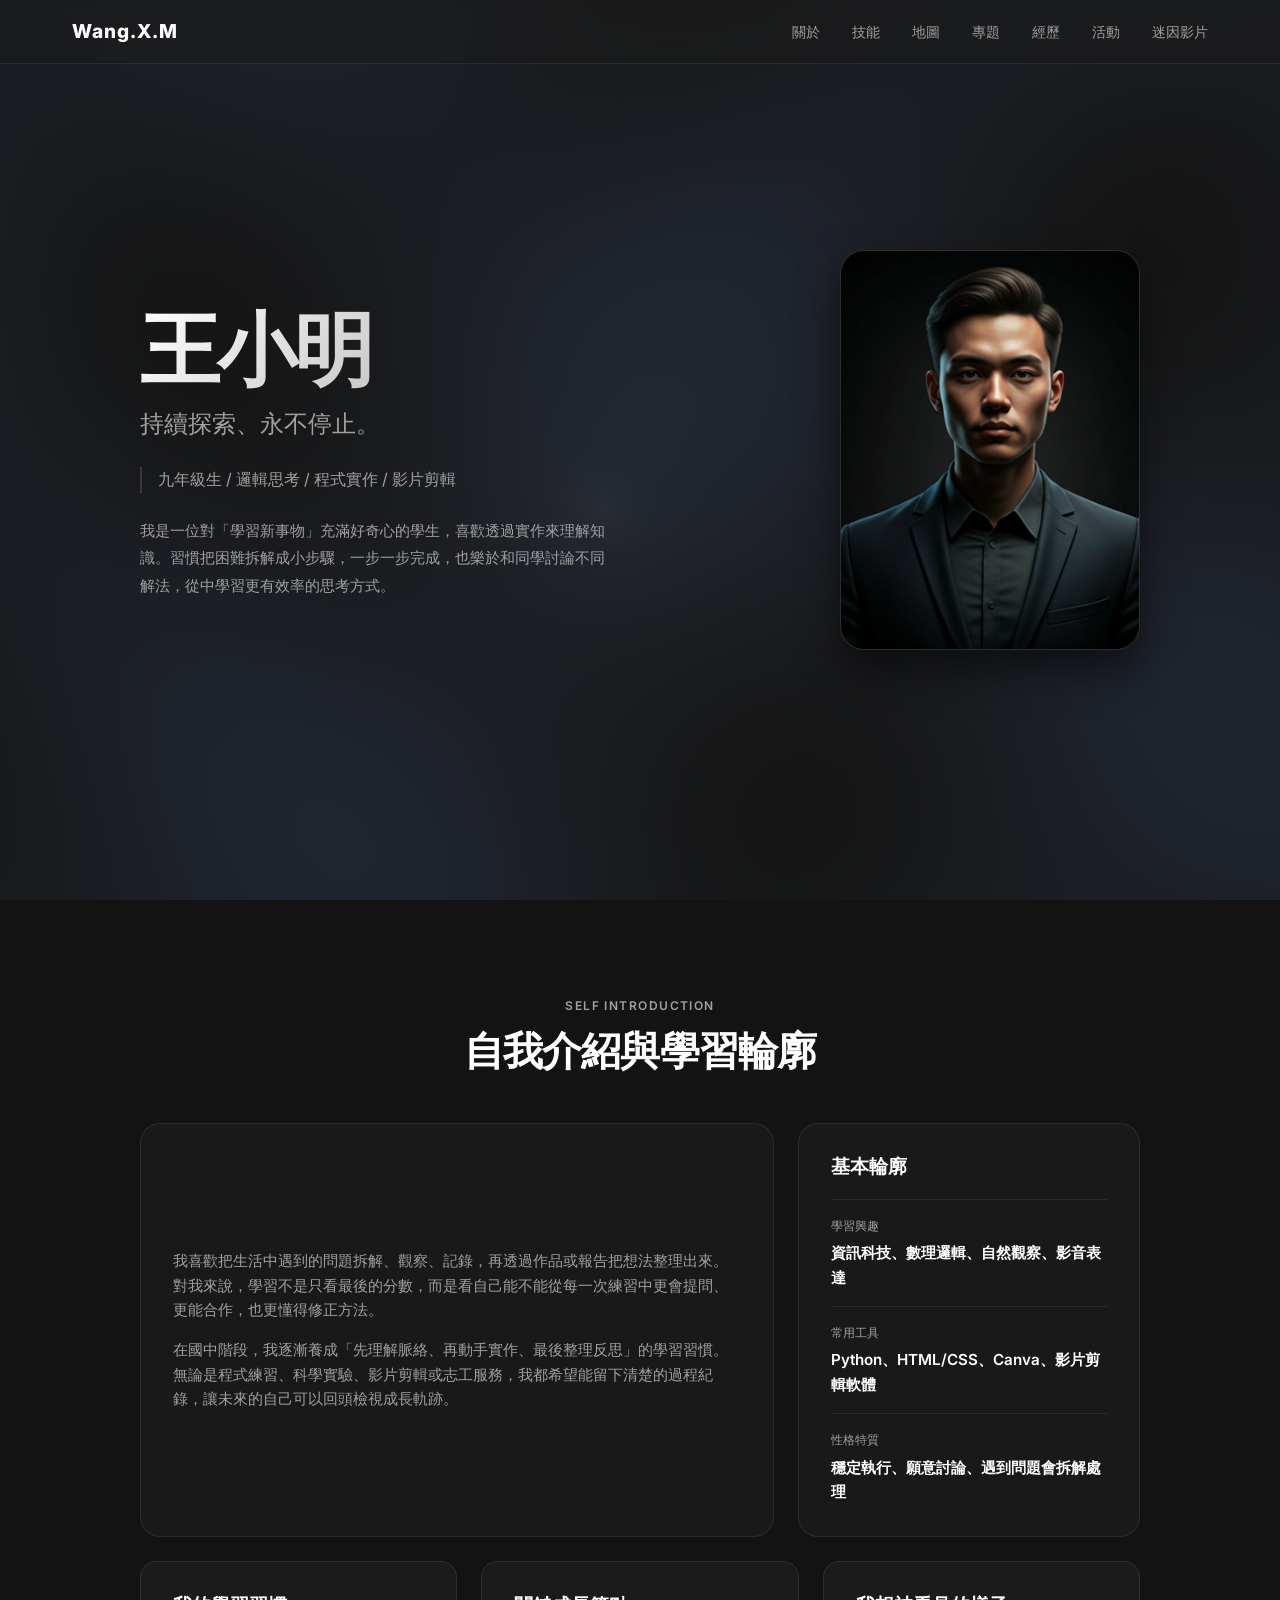
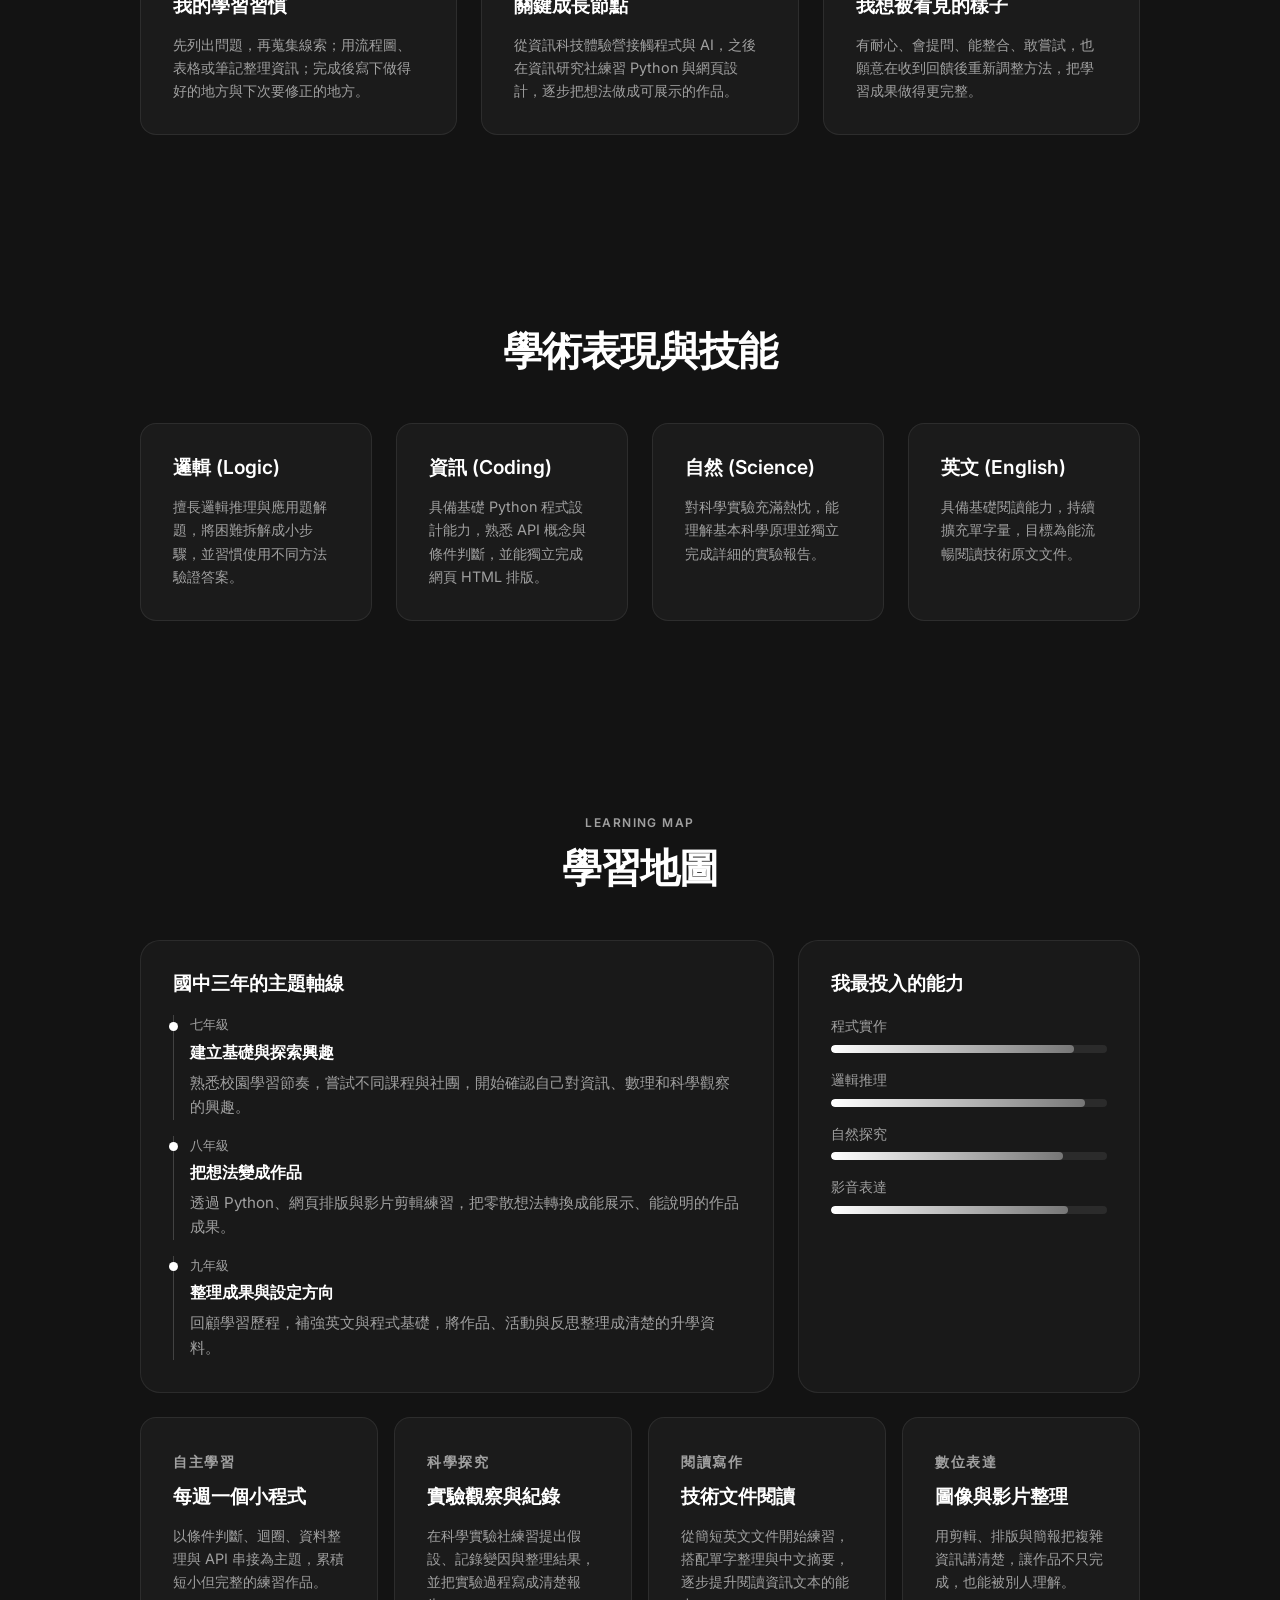
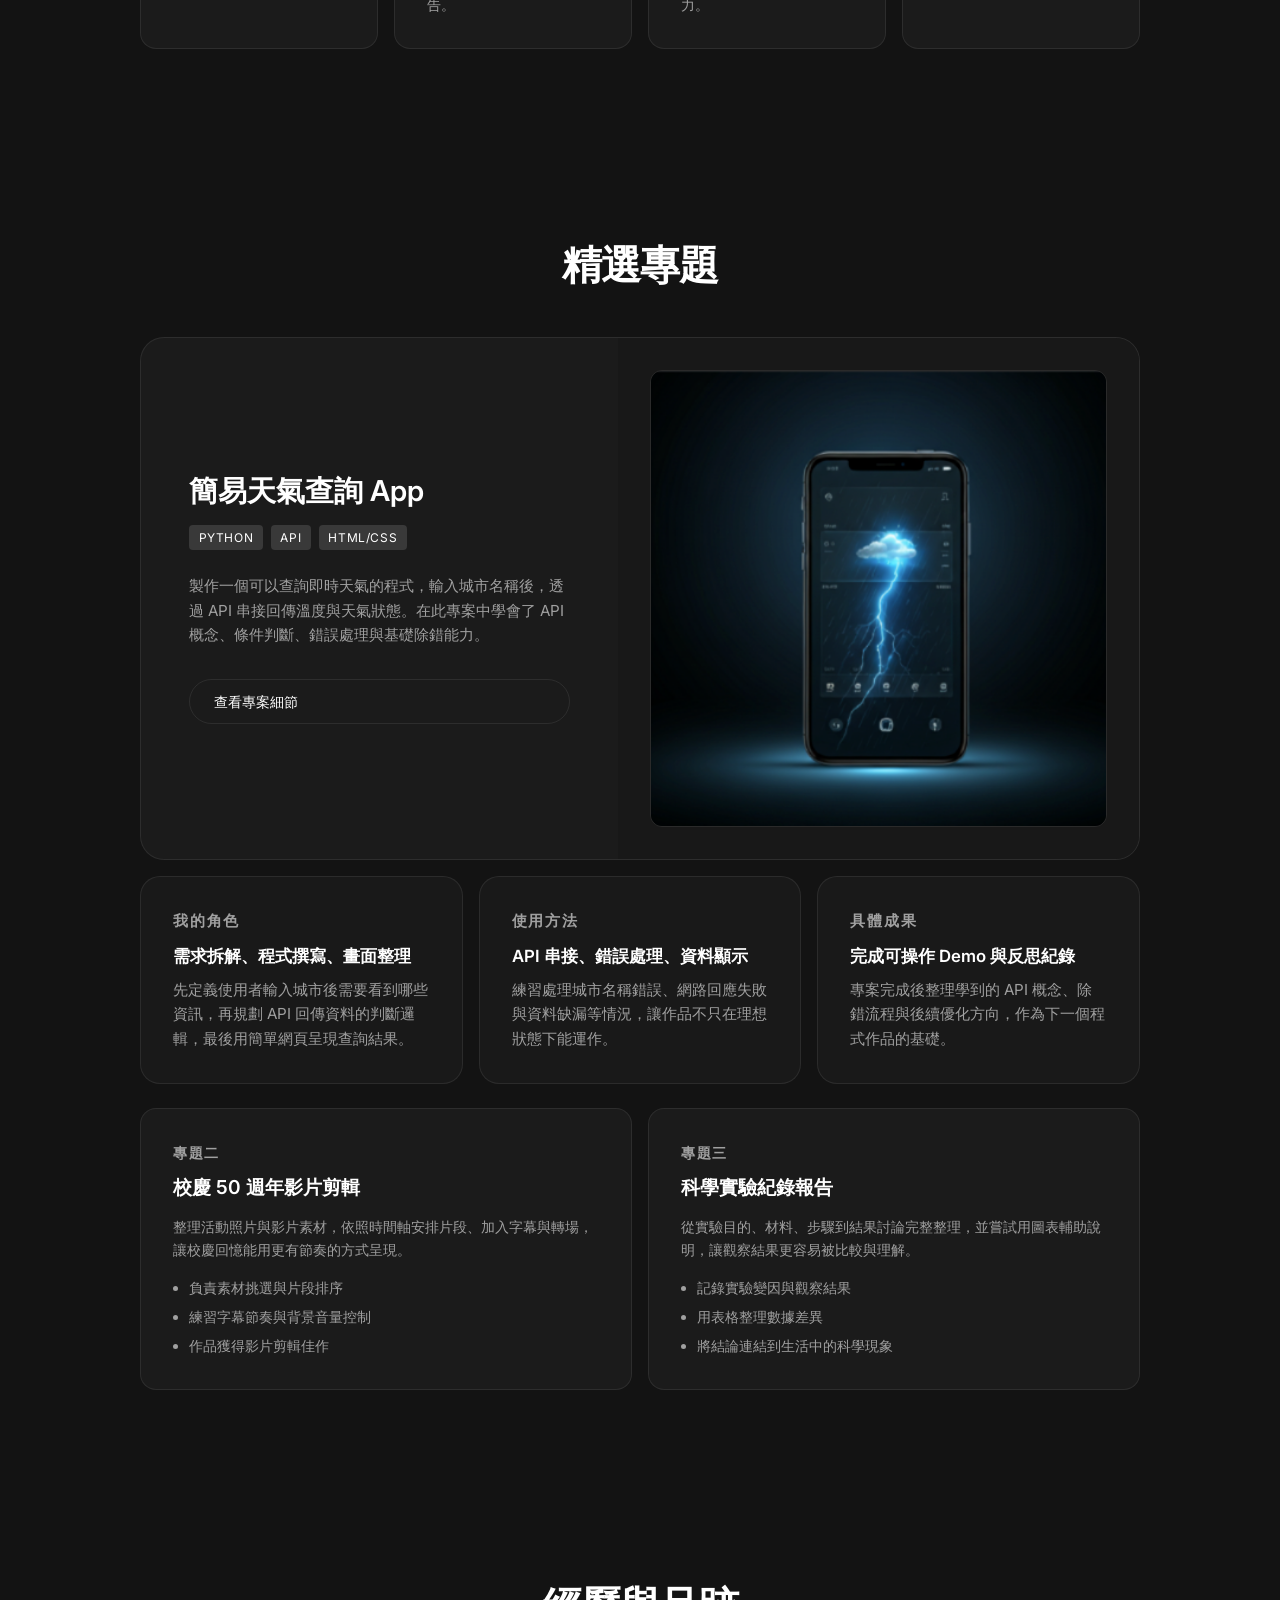
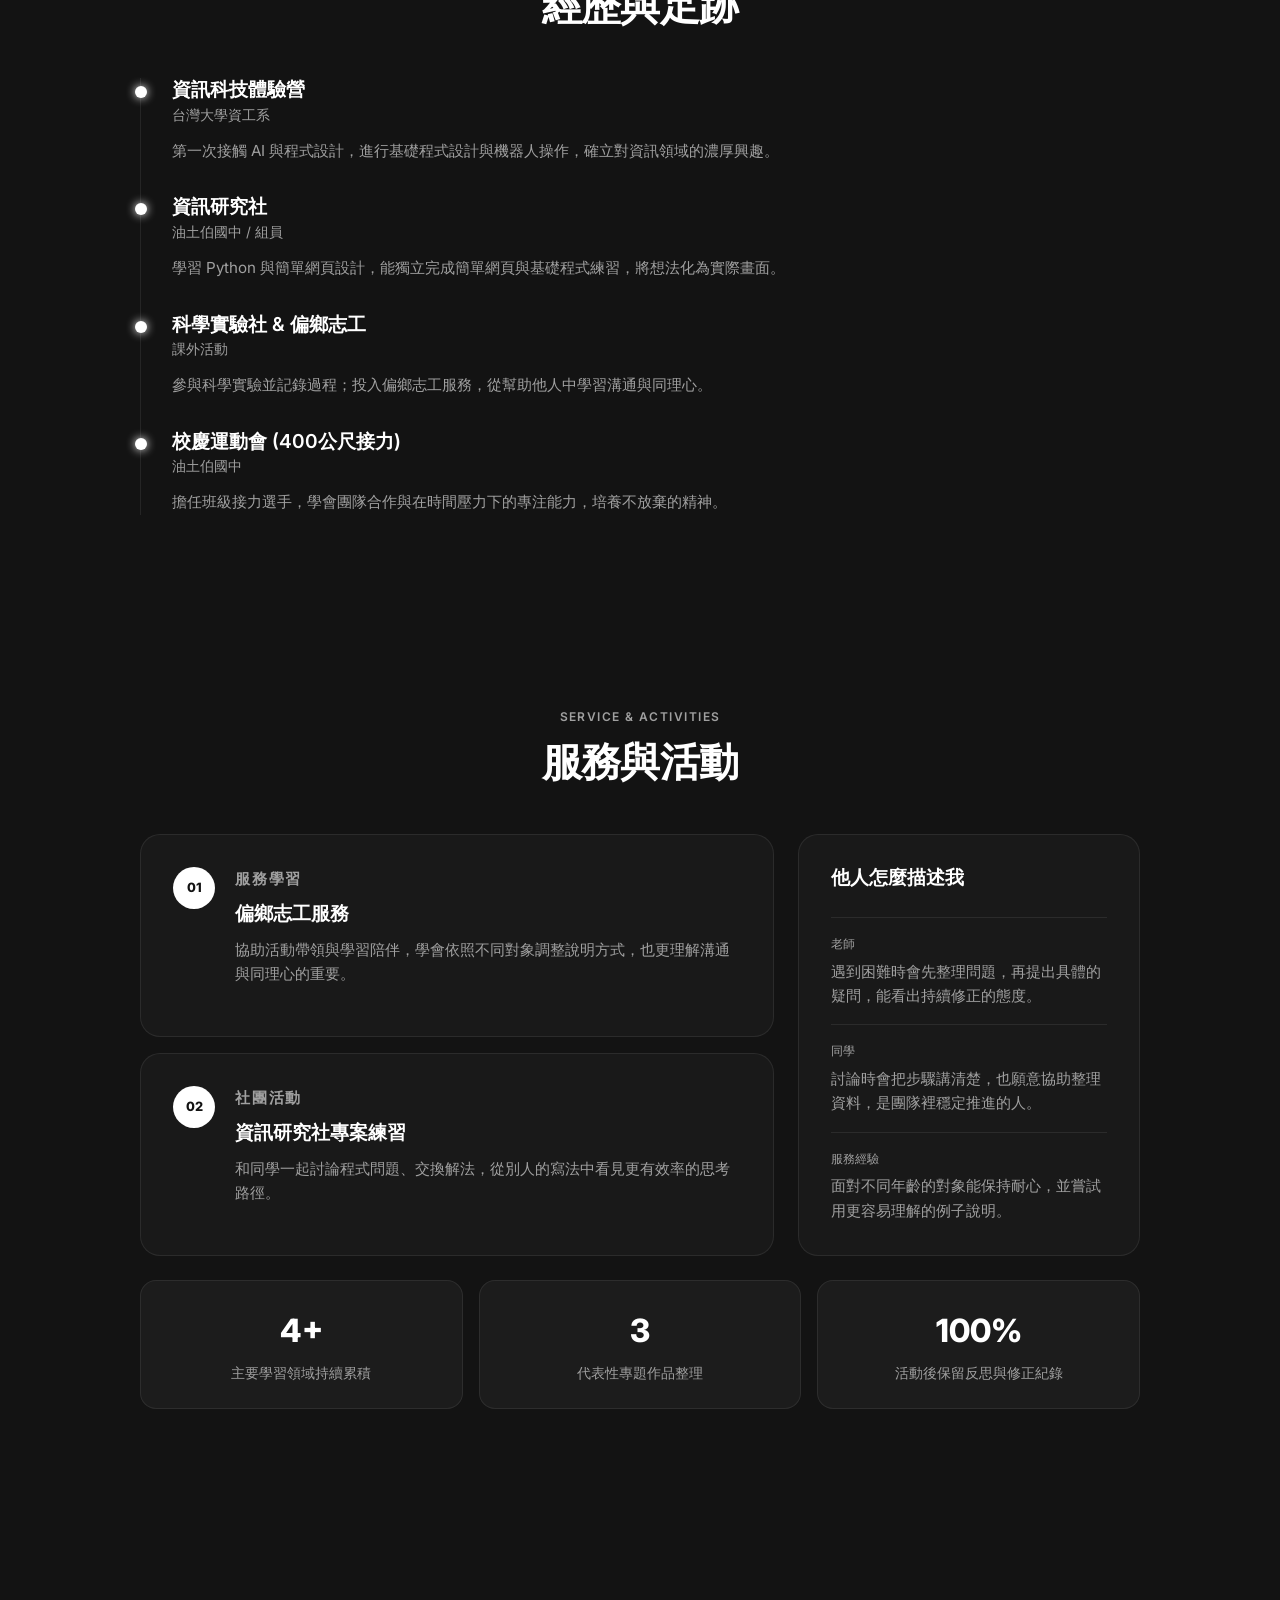
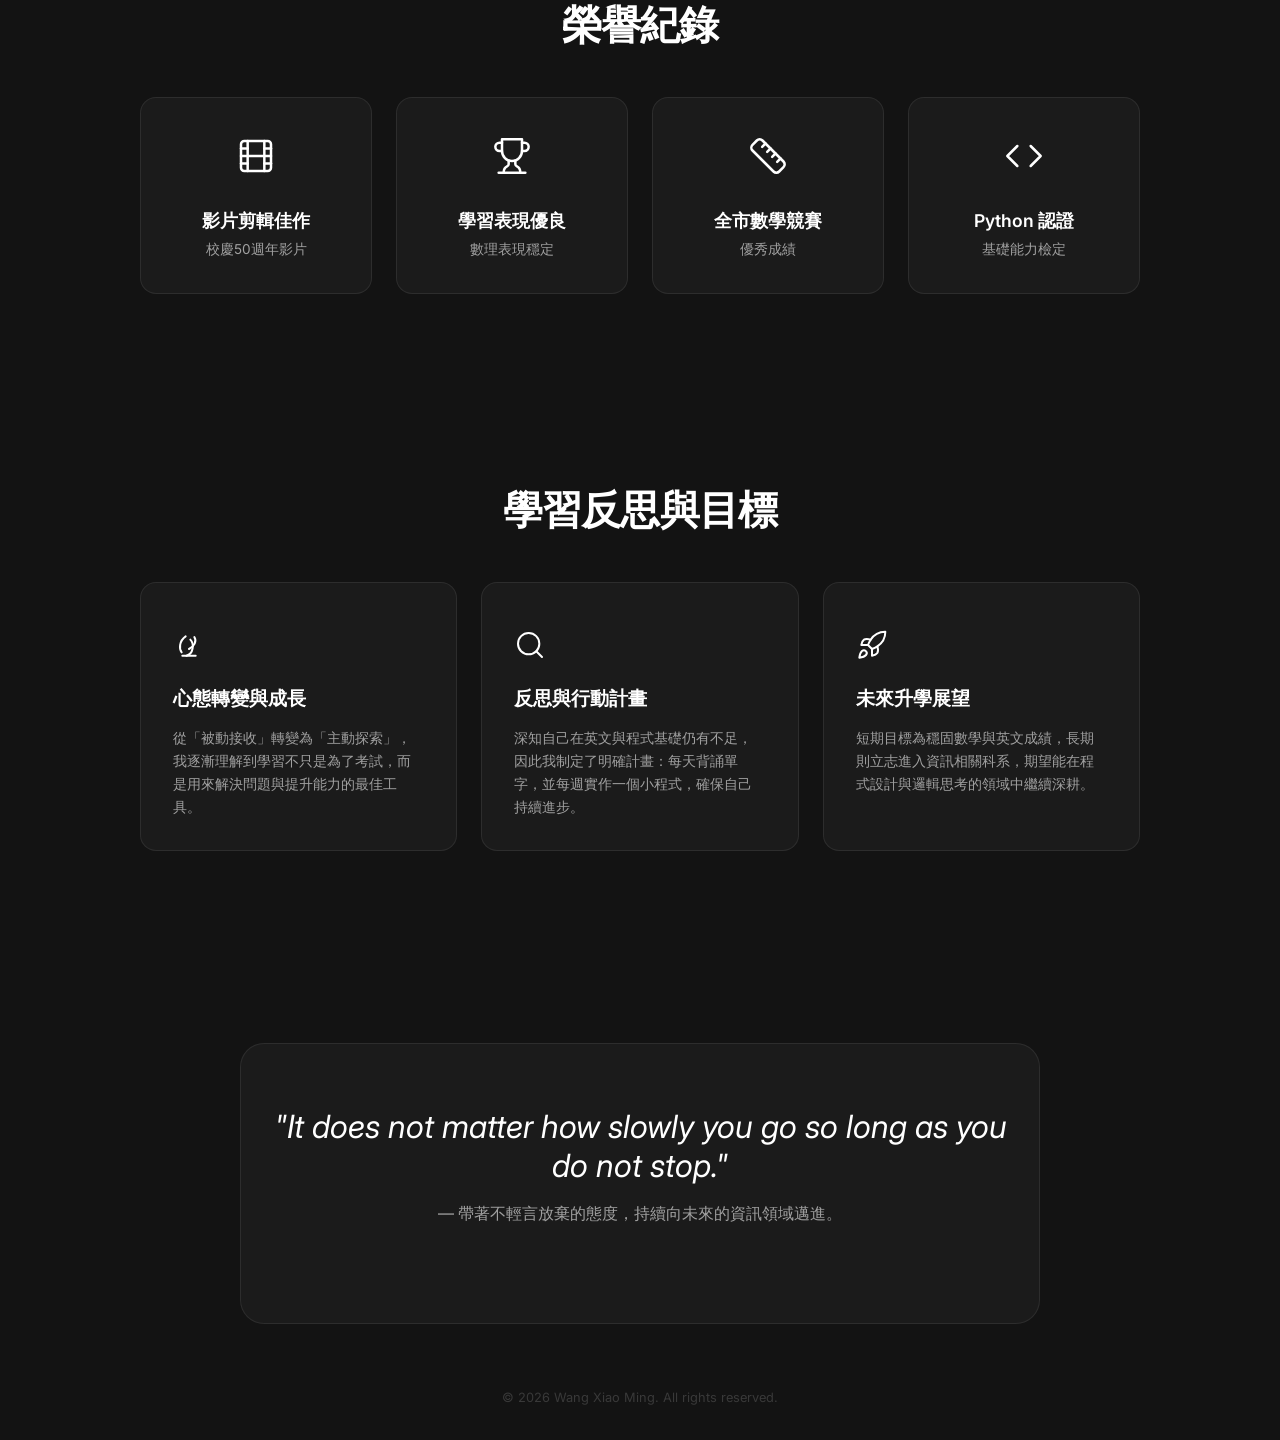
==== commit 6f643941: "新增迷因頁面 新增迷因頁面" ====
--- a/index.html
+++ b/index.html
@@ -25,6 +25,7 @@
         <a href="#projects">專題</a>
         <a href="#experience">經歷</a>
         <a href="#service">活動</a>
+        <a href="./meme.html">迷因影片</a>
       </div>
     </div>
   </nav>
--- a/style.css
+++ b/style.css
@@ -581,6 +581,64 @@
   font-size: 0.88rem;
 }
 
+/* Video Page */
+.video-page {
+  min-height: 100vh;
+  padding-top: 4rem;
+}
+
+.video-section {
+  align-items: center;
+  display: flex;
+  min-height: calc(100vh - 4rem);
+}
+
+.video-showcase {
+  background: rgba(27, 27, 27, 0.86);
+  border: 1px solid var(--glass-border);
+  border-radius: 24px;
+  display: grid;
+  gap: 2rem;
+  grid-template-columns: minmax(0, 0.75fr) minmax(0, 1.25fr);
+  overflow: hidden;
+  padding: 2rem;
+}
+
+.video-copy {
+  align-self: center;
+}
+
+.video-copy h2 {
+  font-size: 1.8rem;
+  margin-bottom: 1rem;
+}
+
+.video-copy p {
+  color: var(--text-secondary);
+  font-size: 0.95rem;
+}
+
+.video-frame {
+  aspect-ratio: 16 / 9;
+  background: #0f0f0f;
+  border: 1px solid var(--glass-border);
+  border-radius: 16px;
+  overflow: hidden;
+  width: 100%;
+}
+
+.video-frame iframe {
+  border: 0;
+  display: block;
+  height: 100%;
+  width: 100%;
+}
+
+.video-actions {
+  margin-top: 1.5rem;
+  text-align: center;
+}
+
 /* Timeline (Experience) */
 .timeline {
   display: flex;
@@ -725,8 +783,13 @@
   .project-details,
   .dual-projects,
   .course-grid,
-  .impact-strip {
+  .impact-strip,
+  .video-showcase {
     grid-template-columns: 1fr;
+  }
+
+  .video-showcase {
+    padding: 1.25rem;
   }
 
   .section {
